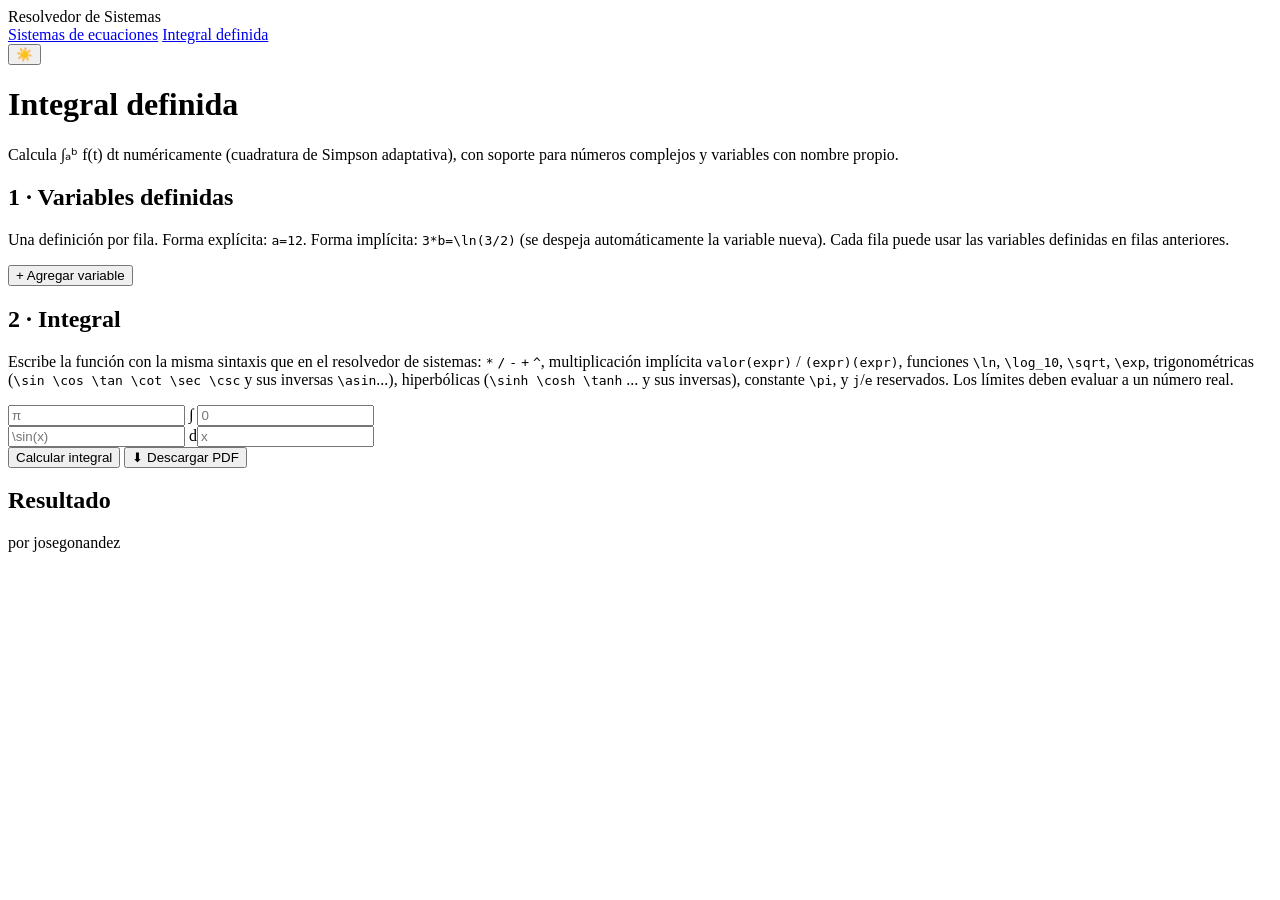
==== integral.html @ 5bbea081 "Add files via upload" ====
<!DOCTYPE html>
<html lang="es">
<head>
  <meta charset="UTF-8" />
  <meta name="viewport" content="width=device-width, initial-scale=1.0" />
  <title>Integral Definida</title>
  <link rel="icon" type="image/svg+xml" href="assets/favicon.svg" />
  <link rel="stylesheet" href="css/style.css" />
</head>
<body>
  <header class="site-header">
    <span class="site-header__brand">Resolvedor de Sistemas</span>
    <nav class="site-header__nav">
      <a href="index.html">Sistemas de ecuaciones</a>
      <a href="integral.html" aria-current="page">Integral definida</a>
    </nav>
    <button id="theme-toggle" class="theme-toggle" type="button" aria-label="Cambiar entre modo oscuro y claro">☀️</button>
  </header>

  <main>
    <h1>Integral definida</h1>
    <p class="page-intro">
      Calcula ∫ₐᵇ f(t) dt numéricamente (cuadratura de Simpson adaptativa),
      con soporte para números complejos y variables con nombre propio.
    </p>

    <!-- 1. Variables conocidas -->
    <section class="card">
      <h2>1 · Variables definidas</h2>
      <p class="section-help">
        Una definición por fila. Forma explícita: <code>a=12</code>. Forma implícita:
        <code>3*b=\ln(3/2)</code> (se despeja automáticamente la variable nueva). Cada
        fila puede usar las variables definidas en filas anteriores.
      </p>
      <div id="knowns-list" class="row-list"></div>
      <button type="button" class="btn-add" id="add-known">+ Agregar variable</button>
    </section>

    <!-- 2. Integral -->
    <section class="card">
      <h2>2 · Integral</h2>
      <p class="section-help">
        Escribe la función con la misma sintaxis que en el resolvedor de sistemas:
        <code>*</code> <code>/</code> <code>-</code> <code>+</code> <code>^</code>,
        multiplicación implícita <code>valor(expr)</code> / <code>(expr)(expr)</code>,
        funciones <code>\ln</code>, <code>\log_10</code>, <code>\sqrt</code>,
        <code>\exp</code>, trigonométricas (<code>\sin \cos \tan \cot \sec \csc</code>
        y sus inversas <code>\asin</code>...), hiperbólicas (<code>\sinh \cosh \tanh</code>
        ... y sus inversas), constante <code>\pi</code>, y <code>j</code>/<code>e</code>
        reservados. Los límites deben evaluar a un número real.
      </p>

      <div class="integral-row">
        <div class="integral-symbol">
  <input type="text" id="upper-bound" class="bound-input" placeholder="π" />
          <span class="integral-sign" aria-hidden="true">∫</span>
          <input type="text" id="lower-bound" class="bound-input" placeholder="0" />
        </div>
        <div class="integral-body">
          <input type="text" id="expression" placeholder="\sin(x)" autocomplete="off" spellcheck="false" />
          <span class="integral-dvar">
            d<input type="text" id="var-name" class="var-input" placeholder="x" autocomplete="off" spellcheck="false" />
          </span>
        </div>
      </div>
    </section>

    <div class="solve-bar">
      <button type="button" id="solve-btn">Calcular integral</button>
      <button type="button" id="pdf-btn" class="btn-secondary">⬇ Descargar PDF</button>
    </div>

    <div id="error-box"></div>

    <section id="results" class="card">
      <h2>Resultado</h2>
      <div id="results-list"></div>
      <p class="result-detail" id="result-detail"></p>
    </section>
  </main>

  <!-- Reporte imprimible (oculto en pantalla, se llena al pulsar "Descargar PDF") -->
  <div id="print-report"></div>

  <footer class="site-footer">
    <p>por josegonandez</p>
  </footer>

  <script src="js/complex.js"></script>
  <script src="js/parser.js"></script>
  <script src="js/evaluator.js"></script>
  <script src="js/linsolve.js"></script>
  <script src="js/integral.js"></script>
  <script src="js/app-integral.js"></script>
</body>
</html>
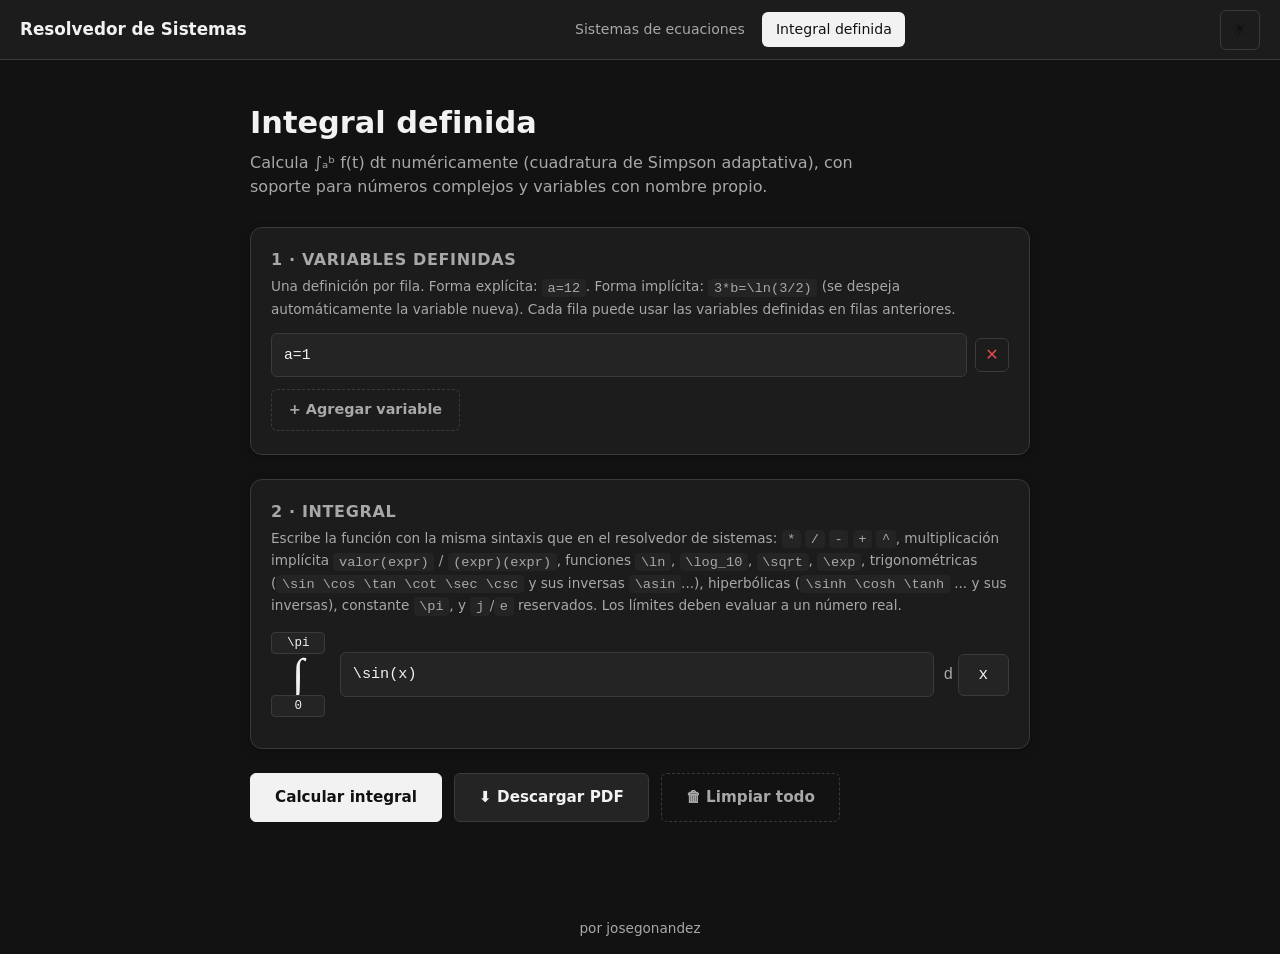
==== commit 8a47df0c: "Update integral.html" ====
--- a/integral.html
+++ b/integral.html
@@ -68,6 +68,7 @@
     <div class="solve-bar">
       <button type="button" id="solve-btn">Calcular integral</button>
       <button type="button" id="pdf-btn" class="btn-secondary">⬇ Descargar PDF</button>
+      <button type="button" id="clear-btn" class="btn-add">🗑 Limpiar todo</button>
     </div>
 
     <div id="error-box"></div>
--- a/css/style.css
+++ b/css/style.css
@@ -0,0 +1,511 @@
+/* ==========================================================================
+   Resolvedor de sistemas de ecuaciones — hoja de estilos única.
+   Mismo lenguaje visual que la calculadora de complejos (paleta
+   blanco/negro/gris, modo oscuro por defecto), pero proyecto independiente.
+   ========================================================================== */
+
+:root {
+  --bg: #121212;
+  --surface: #1c1c1c;
+  --surface-2: #242424;
+  --text: #f2f2f2;
+  --text-muted: #a8a8a8;
+  --border: #3a3a3a;
+  --accent: #f2f2f2;
+  --accent-contrast: #121212;
+  --danger: #e5484d;
+  --danger-bg: #2a1515;
+  --ok: #57c785;
+  --focus: #7db4ff;
+
+  --radius-sm: 6px;
+  --radius: 12px;
+  --shadow-sm: 0 2px 8px rgba(0, 0, 0, 0.25);
+
+  --font-sans: "Segoe UI", system-ui, -apple-system, "Helvetica Neue", Arial, sans-serif;
+  --font-mono: "SFMono-Regular", Consolas, "Liberation Mono", Menlo, monospace;
+
+  --header-h: 60px;
+  --transition: 160ms ease;
+}
+
+[data-theme="light"] {
+  --bg: #d5d5d5;
+  --surface: #ffffff;
+  --surface-2: #ececec;
+  --text: #111111;
+  --text-muted: #565656;
+  --border: #111111;
+  --accent: #111111;
+  --accent-contrast: #ffffff;
+  --danger-bg: #ffe4e3;
+  --shadow-sm: 0 2px 8px rgba(0, 0, 0, 0.08);
+}
+
+* {
+  box-sizing: border-box;
+  margin: 0;
+  padding: 0;
+}
+
+html {
+  color-scheme: dark;
+}
+html[data-theme="light"] {
+  color-scheme: light;
+}
+
+body {
+  font-family: var(--font-sans);
+  background: var(--bg);
+  color: var(--text);
+  line-height: 1.5;
+  min-height: 100vh;
+  transition: background var(--transition), color var(--transition);
+}
+
+button,
+input,
+select {
+  font: inherit;
+  color: inherit;
+}
+
+:focus-visible {
+  outline: 2px solid var(--focus);
+  outline-offset: 2px;
+  border-radius: var(--radius-sm);
+}
+
+/* --- Encabezado --- */
+.site-header {
+  position: sticky;
+  top: 0;
+  z-index: 10;
+  display: flex;
+  align-items: center;
+  justify-content: space-between;
+  height: var(--header-h);
+  padding: 0 1.25rem;
+  background: var(--surface);
+  border-bottom: 1px solid var(--border);
+}
+
+.site-header__brand {
+  font-weight: 700;
+  font-size: 1.05rem;
+  white-space: nowrap;
+}
+
+.site-header__nav {
+  display: flex;
+  gap: 0.25rem;
+  flex: 1;
+  justify-content: center;
+}
+
+.site-header__nav a {
+  padding: 0.45rem 0.85rem;
+  border-radius: var(--radius-sm);
+  font-size: 0.88rem;
+  color: var(--text-muted);
+  text-decoration: none;
+  transition: background var(--transition), color var(--transition);
+}
+
+.site-header__nav a:hover {
+  background: var(--surface-2);
+  color: var(--text);
+}
+
+.site-header__nav a[aria-current="page"] {
+  background: var(--accent);
+  color: var(--accent-contrast);
+}
+
+.theme-toggle {
+  display: inline-flex;
+  align-items: center;
+  justify-content: center;
+  width: 40px;
+  height: 40px;
+  border: 1px solid var(--border);
+  border-radius: var(--radius-sm);
+  background: var(--surface);
+  cursor: pointer;
+  font-size: 1.1rem;
+  line-height: 1;
+  padding: 0;
+  transition: background var(--transition), transform var(--transition);
+}
+.theme-toggle:hover {
+  background: var(--surface-2);
+}
+.theme-toggle:active {
+  transform: scale(0.94);
+}
+
+main {
+  max-width: 820px;
+  margin: 0 auto;
+  padding: clamp(1.25rem, 4vw, 2.5rem) 1.25rem 3.5rem;
+}
+
+h1 {
+  font-size: clamp(1.4rem, 3vw, 1.9rem);
+  margin-bottom: 0.35rem;
+}
+
+.page-intro {
+  color: var(--text-muted);
+  max-width: 65ch;
+  margin-bottom: 1.75rem;
+}
+
+section.card {
+  background: var(--surface);
+  border: 1px solid var(--border);
+  border-radius: var(--radius);
+  padding: 1.25rem 1.25rem 1.4rem;
+  margin-bottom: 1.5rem;
+  box-shadow: var(--shadow-sm);
+}
+
+section.card h2 {
+  font-size: 1rem;
+  text-transform: uppercase;
+  letter-spacing: 0.04em;
+  color: var(--text-muted);
+  margin-bottom: 0.25rem;
+}
+
+.section-help {
+  font-size: 0.85rem;
+  color: var(--text-muted);
+  margin-bottom: 0.9rem;
+}
+.section-help code {
+  font-family: var(--font-mono);
+  background: var(--surface-2);
+  padding: 0.1rem 0.35rem;
+  border-radius: 4px;
+}
+
+/* --- Filas dinámicas (incógnitas / conocidas / ecuaciones) --- */
+.row-list {
+  display: flex;
+  flex-direction: column;
+  gap: 0.5rem;
+  margin-bottom: 0.75rem;
+}
+
+.dyn-row {
+  display: flex;
+  align-items: center;
+  gap: 0.5rem;
+}
+
+.dyn-row input[type="text"] {
+  flex: 1;
+  min-width: 0;
+  padding: 0.6rem 0.75rem;
+  background: var(--surface-2);
+  border: 1px solid var(--border);
+  border-radius: var(--radius-sm);
+  font-family: var(--font-mono);
+  font-size: 0.92rem;
+  transition: border-color var(--transition);
+}
+.dyn-row input[type="text"]:focus {
+  border-color: var(--accent);
+}
+
+.dyn-row .row-label {
+  flex-shrink: 0;
+  width: 1.6rem;
+  text-align: center;
+  color: var(--text-muted);
+  font-size: 0.85rem;
+  font-family: var(--font-mono);
+}
+
+.row-remove {
+  display: inline-flex;
+  align-items: center;
+  justify-content: center;
+  flex-shrink: 0;
+  width: 34px;
+  height: 34px;
+  border: 1px solid var(--border);
+  border-radius: var(--radius-sm);
+  background: var(--surface);
+  color: var(--danger);
+  cursor: pointer;
+  font-size: 1rem;
+  line-height: 1;
+  padding: 0;
+  transition: background var(--transition);
+}
+.row-remove:hover {
+  background: var(--surface-2);
+}
+
+button,
+.btn {
+  display: inline-flex;
+  align-items: center;
+  gap: 0.35rem;
+  padding: 0.6rem 1.05rem;
+  background: var(--accent);
+  color: var(--accent-contrast);
+  border: 1px solid var(--accent);
+  border-radius: var(--radius-sm);
+  font-weight: 600;
+  font-size: 0.9rem;
+  cursor: pointer;
+  transition: opacity var(--transition), transform var(--transition);
+}
+button:hover {
+  opacity: 0.85;
+}
+button:active {
+  transform: scale(0.98);
+}
+
+.btn-secondary {
+  background: var(--surface-2);
+  color: var(--text);
+  border-color: var(--border);
+}
+
+.btn-add {
+  background: transparent;
+  color: var(--text-muted);
+  border: 1px dashed var(--border);
+}
+.btn-add:hover {
+  color: var(--text);
+  background: var(--surface-2);
+  opacity: 1;
+}
+
+.solve-bar {
+  display: flex;
+  align-items: center;
+  gap: 0.75rem;
+  margin: 0.5rem 0 1.5rem;
+}
+
+.solve-bar button {
+  padding: 0.75rem 1.5rem;
+  font-size: 0.95rem;
+}
+
+/* --- Resultados / errores --- */
+#error-box {
+  display: none;
+  background: var(--danger-bg);
+  border: 1px solid var(--danger);
+  color: var(--danger);
+  padding: 0.9rem 1rem;
+  border-radius: var(--radius-sm);
+  margin-bottom: 1.5rem;
+  font-size: 0.9rem;
+  white-space: pre-wrap;
+}
+
+#results {
+  display: none;
+}
+
+#results .result-item {
+  display: flex;
+  justify-content: space-between;
+  gap: 1rem;
+  padding: 0.55rem 0;
+  border-bottom: 1px dashed var(--border);
+  font-family: var(--font-mono);
+}
+#results .result-item:last-child {
+  border-bottom: none;
+}
+
+#results .result-name {
+  color: var(--text-muted);
+}
+
+.site-footer {
+  text-align: center;
+  padding: 1rem;
+  color: var(--text-muted);
+  font-size: 0.85rem;
+}
+
+/* --- Notación de integral (∫ con límites, expresión y d{var}) --- */
+.integral-row {
+  display: flex;
+  align-items: center;
+  gap: 0.9rem;
+  flex-wrap: wrap;
+  margin-bottom: 0.5rem;
+}
+
+.integral-symbol {
+  display: flex;
+  flex-direction: column;
+  align-items: center;
+  line-height: 1;
+  flex-shrink: 0;
+}
+
+.integral-symbol .bound-input {
+  width: 3.4rem;
+  font-size: 0.78rem;
+  text-align: center;
+  padding: 0.2rem 0.15rem;
+  background: var(--surface-2);
+  border: 1px solid var(--border);
+  border-radius: 4px;
+  font-family: var(--font-mono);
+}
+.integral-symbol .bound-input:focus {
+  border-color: var(--accent);
+}
+
+.integral-sign {
+  font-size: 2.75rem;
+  font-family: Georgia, "Times New Roman", serif;
+  margin: -0.1rem 0;
+  user-select: none;
+  color: var(--text);
+}
+
+.integral-body {
+  display: flex;
+  align-items: center;
+  gap: 0.6rem;
+  flex: 1;
+  min-width: 220px;
+}
+
+.integral-body input#expression {
+  flex: 1;
+  min-width: 160px;
+  padding: 0.65rem 0.75rem;
+  background: var(--surface-2);
+  border: 1px solid var(--border);
+  border-radius: var(--radius-sm);
+  font-family: var(--font-mono);
+  font-size: 0.95rem;
+}
+.integral-body input#expression:focus {
+  border-color: var(--accent);
+}
+
+.integral-dvar {
+  display: flex;
+  align-items: center;
+  gap: 0.3rem;
+  font-family: var(--font-mono);
+  color: var(--text-muted);
+  flex-shrink: 0;
+}
+
+.integral-dvar .var-input {
+  width: 3.2rem;
+  text-align: center;
+  padding: 0.5rem 0.4rem;
+  background: var(--surface-2);
+  border: 1px solid var(--border);
+  border-radius: var(--radius-sm);
+  font-family: var(--font-mono);
+  color: var(--text);
+}
+.integral-dvar .var-input:focus {
+  border-color: var(--accent);
+}
+
+.result-detail {
+  font-size: 0.82rem;
+  color: var(--text-muted);
+  margin-top: 0.5rem;
+}
+
+/* ==========================================================================
+   Reporte imprimible / PDF (oculto en pantalla, visible solo al imprimir)
+   ========================================================================== */
+#print-report {
+  display: none;
+}
+
+@media print {
+  body * {
+    visibility: hidden;
+  }
+  #print-report,
+  #print-report * {
+    visibility: visible;
+  }
+  #print-report {
+    display: block;
+    position: absolute;
+    top: 0;
+    left: 0;
+    width: 100%;
+    padding: 1.5cm;
+    background: #fff;
+    color: #000;
+    font-family: var(--font-sans);
+  }
+  #print-report h1 {
+    font-size: 1.4rem;
+    margin-bottom: 0.2rem;
+  }
+  #print-report .print-meta {
+    color: #555;
+    font-size: 0.8rem;
+    margin-bottom: 1.2rem;
+  }
+  #print-report h2 {
+    font-size: 0.95rem;
+    text-transform: uppercase;
+    letter-spacing: 0.04em;
+    border-bottom: 1px solid #000;
+    padding-bottom: 0.2rem;
+    margin: 1.1rem 0 0.5rem;
+  }
+  #print-report table {
+    width: 100%;
+    border-collapse: collapse;
+    font-family: var(--font-mono);
+    font-size: 0.85rem;
+    margin-bottom: 0.5rem;
+  }
+  #print-report td,
+  #print-report th {
+    border: 1px solid #999;
+    padding: 0.3rem 0.5rem;
+    text-align: left;
+  }
+  #print-report .print-eq {
+    font-family: var(--font-mono);
+    font-size: 0.9rem;
+    padding: 0.2rem 0;
+  }
+  #print-report .print-final {
+    font-weight: 700;
+    font-size: 1rem;
+  }
+}
+
+@media (max-width: 520px) {
+  .dyn-row .row-label {
+    display: none;
+  }
+}
+
+@media (prefers-reduced-motion: reduce) {
+  * {
+    transition: none !important;
+  }
+}
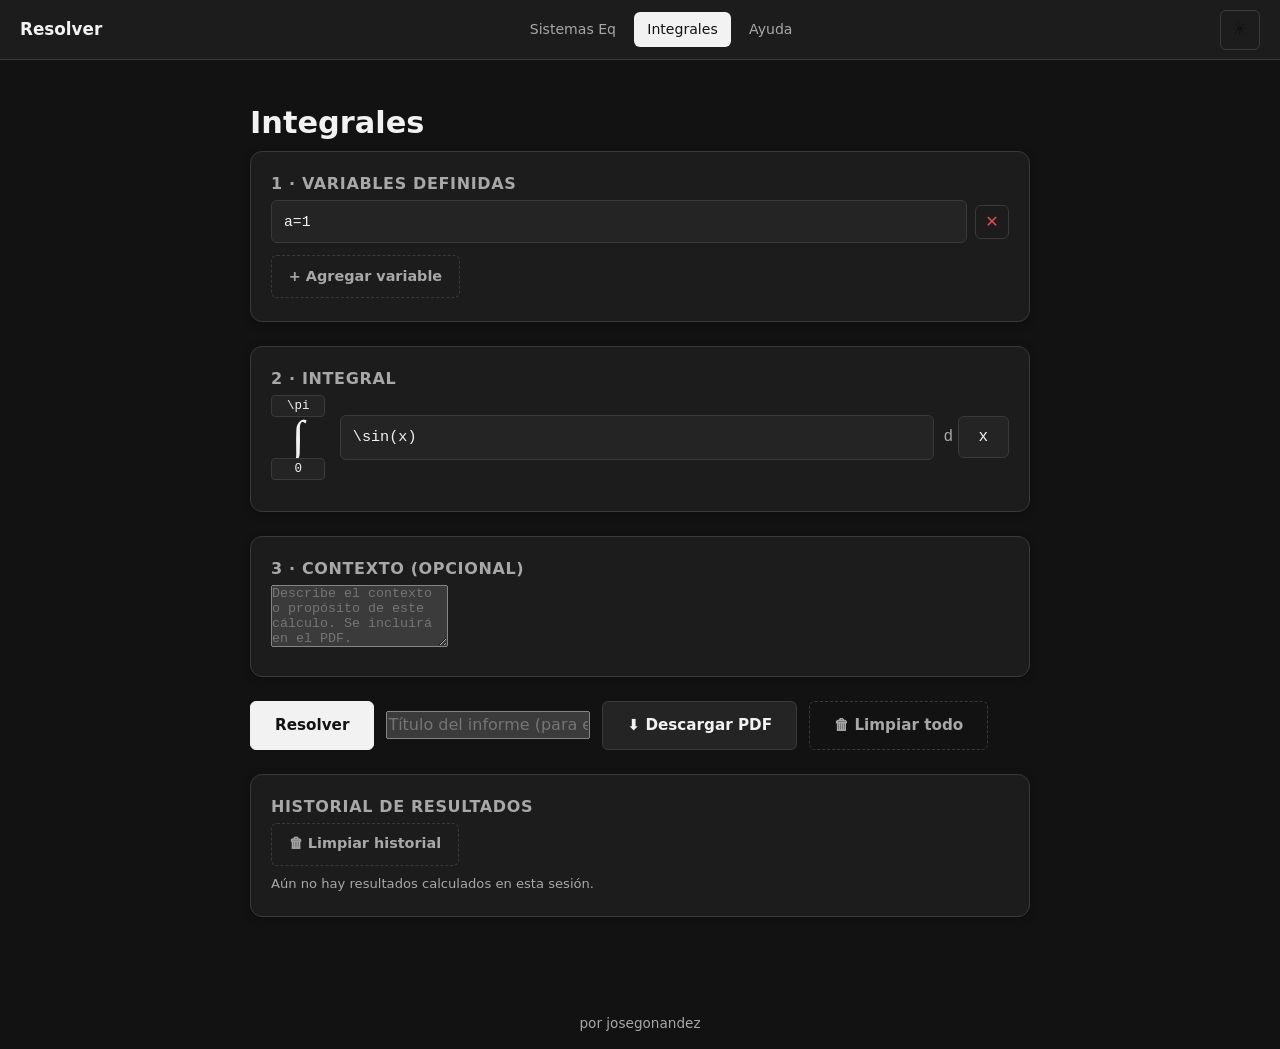
==== commit 99fba141: "Add files via upload" ====
--- a/integral.html
+++ b/integral.html
@@ -3,35 +3,27 @@
 <head>
   <meta charset="UTF-8" />
   <meta name="viewport" content="width=device-width, initial-scale=1.0" />
-  <title>Integral Definida</title>
+  <title>Integrales</title>
   <link rel="icon" type="image/svg+xml" href="assets/favicon.svg" />
   <link rel="stylesheet" href="css/style.css" />
 </head>
 <body>
   <header class="site-header">
-    <span class="site-header__brand">Resolvedor de Sistemas</span>
+    <span class="site-header__brand">Resolver</span>
     <nav class="site-header__nav">
-      <a href="index.html">Sistemas de ecuaciones</a>
-      <a href="integral.html" aria-current="page">Integral definida</a>
+      <a href="index.html">Sistemas Eq</a>
+      <a href="integral.html" aria-current="page">Integrales</a>
+      <a href="ayuda.html">Ayuda</a>
     </nav>
     <button id="theme-toggle" class="theme-toggle" type="button" aria-label="Cambiar entre modo oscuro y claro">☀️</button>
   </header>
 
   <main>
-    <h1>Integral definida</h1>
-    <p class="page-intro">
-      Calcula ∫ₐᵇ f(t) dt numéricamente (cuadratura de Simpson adaptativa),
-      con soporte para números complejos y variables con nombre propio.
-    </p>
+    <h1>Integrales</h1>
 
     <!-- 1. Variables conocidas -->
     <section class="card">
       <h2>1 · Variables definidas</h2>
-      <p class="section-help">
-        Una definición por fila. Forma explícita: <code>a=12</code>. Forma implícita:
-        <code>3*b=\ln(3/2)</code> (se despeja automáticamente la variable nueva). Cada
-        fila puede usar las variables definidas en filas anteriores.
-      </p>
       <div id="knowns-list" class="row-list"></div>
       <button type="button" class="btn-add" id="add-known">+ Agregar variable</button>
     </section>
@@ -39,20 +31,10 @@
     <!-- 2. Integral -->
     <section class="card">
       <h2>2 · Integral</h2>
-      <p class="section-help">
-        Escribe la función con la misma sintaxis que en el resolvedor de sistemas:
-        <code>*</code> <code>/</code> <code>-</code> <code>+</code> <code>^</code>,
-        multiplicación implícita <code>valor(expr)</code> / <code>(expr)(expr)</code>,
-        funciones <code>\ln</code>, <code>\log_10</code>, <code>\sqrt</code>,
-        <code>\exp</code>, trigonométricas (<code>\sin \cos \tan \cot \sec \csc</code>
-        y sus inversas <code>\asin</code>...), hiperbólicas (<code>\sinh \cosh \tanh</code>
-        ... y sus inversas), constante <code>\pi</code>, y <code>j</code>/<code>e</code>
-        reservados. Los límites deben evaluar a un número real.
-      </p>
 
       <div class="integral-row">
         <div class="integral-symbol">
-  <input type="text" id="upper-bound" class="bound-input" placeholder="π" />
+          <input type="text" id="upper-bound" class="bound-input" placeholder="π" />
           <span class="integral-sign" aria-hidden="true">∫</span>
           <input type="text" id="lower-bound" class="bound-input" placeholder="0" />
         </div>
@@ -65,8 +47,15 @@
       </div>
     </section>
 
+    <!-- 3. Contexto -->
+    <section class="card">
+      <h2>3 · Contexto (opcional)</h2>
+      <textarea id="context-text" class="context-textarea" rows="4" placeholder="Describe el contexto o propósito de este cálculo. Se incluirá en el PDF."></textarea>
+    </section>
+
     <div class="solve-bar">
-      <button type="button" id="solve-btn">Calcular integral</button>
+      <button type="button" id="solve-btn">Resolver</button>
+      <input type="text" id="pdf-title" class="pdf-title-input" placeholder="Título del informe (para el PDF)" />
       <button type="button" id="pdf-btn" class="btn-secondary">⬇ Descargar PDF</button>
       <button type="button" id="clear-btn" class="btn-add">🗑 Limpiar todo</button>
     </div>
@@ -77,6 +66,16 @@
       <h2>Resultado</h2>
       <div id="results-list"></div>
       <p class="result-detail" id="result-detail"></p>
+    </section>
+
+    <!-- Historial de resultados -->
+    <section id="history-section" class="card">
+      <div class="card-header-row">
+        <h2>Historial de resultados</h2>
+        <button type="button" id="clear-history-btn" class="btn-add">🗑 Limpiar historial</button>
+      </div>
+      <div id="history-list"></div>
+      <p class="result-detail" id="history-empty">Aún no hay resultados calculados en esta sesión.</p>
     </section>
   </main>
 
@@ -92,6 +91,7 @@
   <script src="js/evaluator.js"></script>
   <script src="js/linsolve.js"></script>
   <script src="js/integral.js"></script>
+  <script src="js/highlight.js"></script>
   <script src="js/app-integral.js"></script>
 </body>
 </html>
